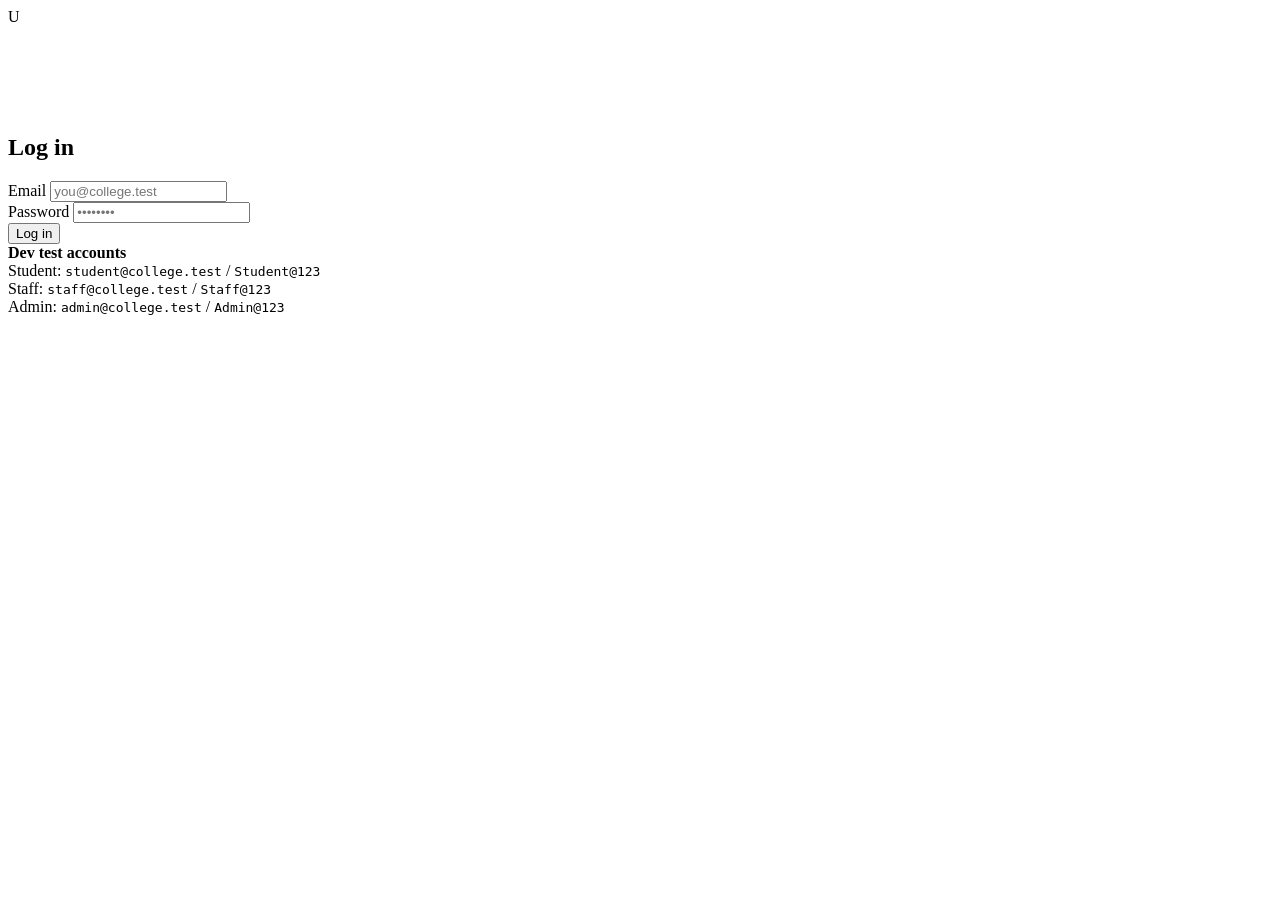
==== Pages/index.html @ 7f89821b "Add index.html file in my project" ====
<!DOCTYPE html>
<html lang="en">
<head>
<meta charset="UTF-8">
<meta name="viewport" content="width=device-width, initial-scale=1.0">
<title>Login · College Uniform Portal</title>
</head>
<body>

<div class="login-card">
    <div class="login-brand">
        <div class="brand-badge">U</div>
        <h1 style="color:#fff; margin-bottom:0;">Uniform Portal</h1>
        <p style="color:rgba(255,255,255,0.85); font-size:0.85rem;">College Uniform Management System</p>
    </div>

    <div class="card">
        <h2>Log in</h2>
        <div id="errorBox" class="form-error hidden"></div>

        <form id="loginForm">
            <div class="form-group">
                <label for="email">Email</label>
                <input type="email" id="email" required autocomplete="username" placeholder="you@college.test">
            </div>
            <div class="form-group">
                <label for="password">Password</label>
                <input type="password" id="password" required autocomplete="current-password" placeholder="••••••••">
            </div>
            <button type="submit" class="btn btn-primary btn-block" id="loginBtn">Log in</button>
        </form>

        <div class="demo-accounts">
            <strong>Dev test accounts</strong><br>
            Student: <code>student@college.test</code> / <code>Student@123</code><br>
            Staff: <code>staff@college.test</code> / <code>Staff@123</code><br>
            Admin: <code>admin@college.test</code> / <code>Admin@123</code>
        </div>
    </div>
</div>
</body>
</html>
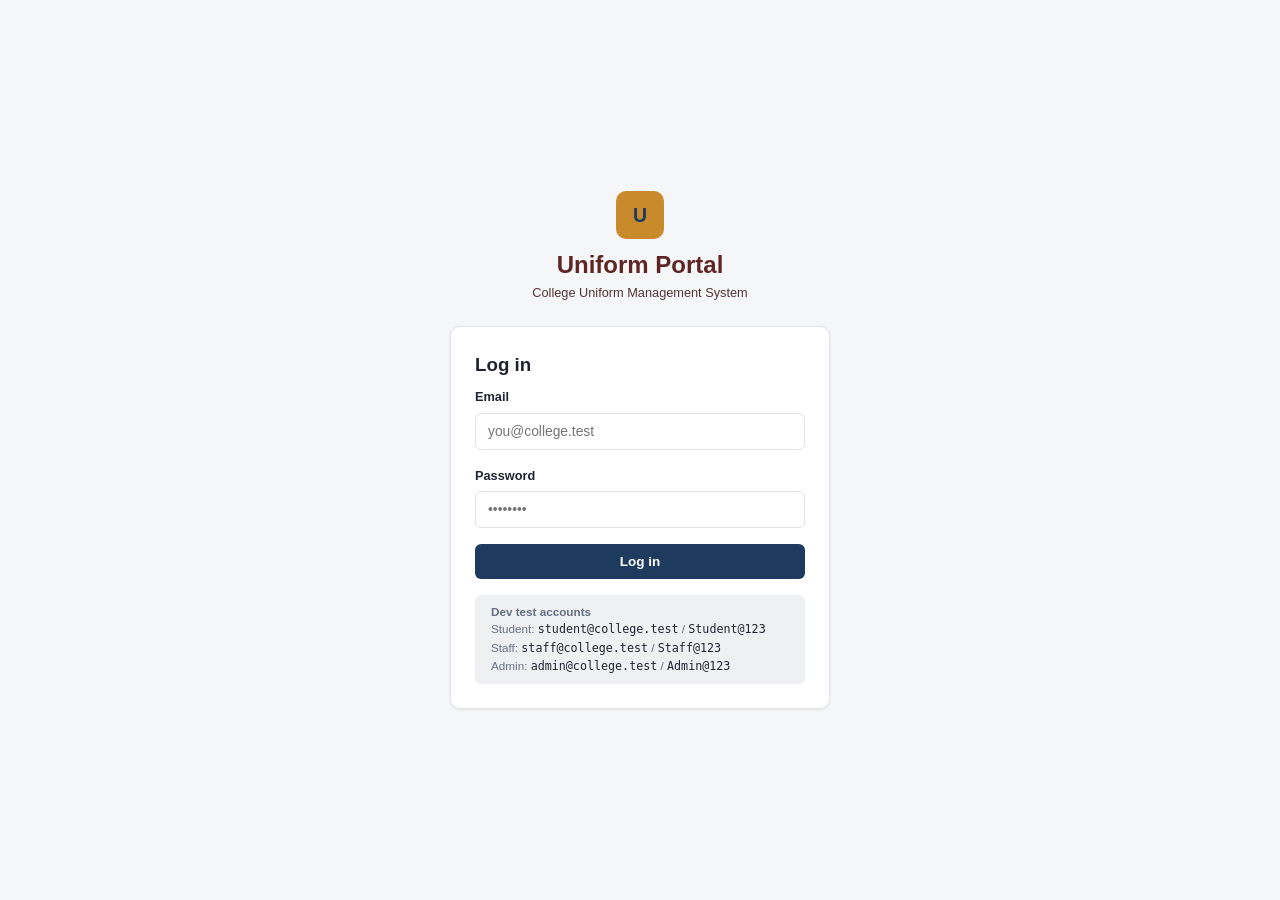
==== commit bb2e2846: "Changing Text color" ====
--- a/Pages/index.html
+++ b/Pages/index.html
@@ -4,15 +4,19 @@
 <meta charset="UTF-8">
 <meta name="viewport" content="width=device-width, initial-scale=1.0">
 <title>Login · College Uniform Portal</title>
+<link rel="stylesheet" href="../CSS/index.css">
+<link rel="stylesheet" href="../CSS/base.css">
+<link rel="stylesheet" href="../CSS/Components.css">
 </head>
 <body>
 
 <div class="login-card">
     <div class="login-brand">
         <div class="brand-badge">U</div>
-        <h1 style="color:#fff; margin-bottom:0;">Uniform Portal</h1>
-        <p style="color:rgba(255,255,255,0.85); font-size:0.85rem;">College Uniform Management System</p>
+        <h1 style="color:#5f2525; margin-bottom:0;">Uniform Portal</h1>
+        <p style="color:rgba(54, 18, 18, 0.85); font-size:0.85rem;">College Uniform Management System</p>
     </div>
+    
 
     <div class="card">
         <h2>Log in</h2>
--- a/CSS/index.css
+++ b/CSS/index.css
@@ -0,0 +1,35 @@
+   body {
+        min-height: 100vh;
+        display: flex;
+        align-items: center;
+        justify-content: center;
+        background: linear-gradient(160deg, var(--color-primary) 0%, var(--color-primary) 45%, var(--color-bg) 45%);
+    }
+    .login-card {
+        width: 100%;
+        max-width: 380px;
+        margin: var(--space-4);
+    }
+    .login-brand {
+        text-align: center;
+        color: #fff;
+        margin-bottom: var(--space-4);
+    }
+    .login-brand .brand-badge {
+        width: 48px; height: 48px;
+        border-radius: var(--radius-md);
+        background: var(--color-accent);
+        color: var(--color-primary);
+        display: flex; align-items: center; justify-content: center;
+        font-weight: 700; font-size: 1.3rem;
+        margin: 0 auto var(--space-2) auto;
+    }
+    .demo-accounts {
+        margin-top: var(--space-3);
+        font-size: 0.78rem;
+        color: var(--color-text-muted);
+        background: var(--color-neutral-bg);
+        border-radius: var(--radius-sm);
+        padding: var(--space-2) var(--space-3);
+    }
+    .demo-accounts code { color: var(--color-text); }
--- a/CSS/base.css
+++ b/CSS/base.css
@@ -0,0 +1,56 @@
+/* ---------- Design tokens ---------- */
+:root {
+    --color-primary: #1e3a5f;      /* deep navy - college/admin feel, not flashy */
+    --color-primary-light: #2f5a8f;
+    --color-accent: #c98a2c;        /* warm gold accent, used sparingly */
+    --color-bg: #f5f6f8;
+    --color-surface: #ffffff;
+    --color-border: #e1e4e8;
+    --color-text: #1f2430;
+    --color-text-muted: #667085;
+
+    --color-success: #1b7f4c;
+    --color-success-bg: #e6f4ec;
+    --color-warning: #b7791f;
+    --color-warning-bg: #fdf3e2;
+    --color-danger: #c0392b;
+    --color-danger-bg: #fbe9e7;
+    --color-info: #2364aa;
+    --color-info-bg: #e7f0fa;
+    --color-neutral-bg: #eef0f2;
+
+    --radius-sm: 6px;
+    --radius-md: 10px;
+    --space-1: 4px;
+    --space-2: 8px;
+    --space-3: 16px;
+    --space-4: 24px;
+    --space-5: 32px;
+
+    --font-main: -apple-system, "Segoe UI", Roboto, Arial, sans-serif;
+    --shadow-card: 0 1px 3px rgba(20, 20, 40, 0.08);
+}
+
+* { box-sizing: border-box; }
+
+html, body {
+    margin: 0;
+    padding: 0;
+    font-family: var(--font-main);
+    background: var(--color-bg);
+    color: var(--color-text);
+    font-size: 15px;
+    line-height: 1.5;
+}
+
+h1, h2, h3, h4 { margin: 0 0 var(--space-2) 0; font-weight: 600; }
+h1 { font-size: 1.6rem; }
+h2 { font-size: 1.25rem; }
+h3 { font-size: 1.05rem; }
+p { margin: 0 0 var(--space-2) 0; }
+
+a { color: var(--color-primary-light); text-decoration: none; }
+a:hover { text-decoration: underline; }
+
+.text-muted { color: var(--color-text-muted); }
+.hidden { display: none !important; }
--- a/CSS/Components.css
+++ b/CSS/Components.css
@@ -0,0 +1,180 @@
+/* ---------- Buttons ---------- */
+.btn {
+    display: inline-flex;
+    align-items: center;
+    justify-content: center;
+    gap: 6px;
+    border: none;
+    border-radius: var(--radius-sm);
+    padding: 10px 18px;
+    font-size: 0.9rem;
+    font-weight: 600;
+    cursor: pointer;
+    transition: background 0.15s ease;
+}
+.btn-primary { background: var(--color-primary); color: #fff; }
+.btn-primary:hover { background: var(--color-primary-light); }
+.btn-secondary { background: var(--color-neutral-bg); color: var(--color-text); }
+.btn-secondary:hover { background: #e2e5e9; }
+.btn-danger { background: var(--color-danger-bg); color: var(--color-danger); }
+.btn-danger:hover { background: #f6d8d3; }
+.btn-success { background: var(--color-success-bg); color: var(--color-success); }
+.btn-success:hover { background: #d6efe0; }
+.btn:disabled { opacity: 0.55; cursor: not-allowed; }
+.btn-sm { padding: 6px 12px; font-size: 0.8rem; }
+.btn-block { width: 100%; }
+
+/* ---------- Cards ---------- */
+.card {
+    background: var(--color-surface);
+    border: 1px solid var(--color-border);
+    border-radius: var(--radius-md);
+    padding: var(--space-4);
+    box-shadow: var(--shadow-card);
+}
+.stat-card {
+    background: var(--color-surface);
+    border: 1px solid var(--color-border);
+    border-radius: var(--radius-md);
+    padding: var(--space-3);
+    text-align: left;
+}
+.stat-card .stat-value { font-size: 1.7rem; font-weight: 700; color: var(--color-primary); }
+.stat-card .stat-label { font-size: 0.8rem; color: var(--color-text-muted); margin-top: 2px; }
+.stat-card.is-warning .stat-value { color: var(--color-warning); }
+.stat-card.is-danger .stat-value { color: var(--color-danger); }
+
+/* ---------- Status badges ---------- */
+.badge {
+    display: inline-block;
+    padding: 3px 10px;
+    border-radius: 999px;
+    font-size: 0.75rem;
+    font-weight: 600;
+    white-space: nowrap;
+}
+.badge-neutral { background: var(--color-neutral-bg); color: var(--color-text-muted); }
+.badge-info { background: var(--color-info-bg); color: var(--color-info); }
+.badge-warning { background: var(--color-warning-bg); color: var(--color-warning); }
+.badge-success { background: var(--color-success-bg); color: var(--color-success); }
+.badge-danger { background: var(--color-danger-bg); color: var(--color-danger); }
+
+/* ---------- Forms ---------- */
+.form-group { margin-bottom: var(--space-3); }
+.form-group label {
+    display: block;
+    font-size: 0.85rem;
+    font-weight: 600;
+    margin-bottom: 6px;
+    color: var(--color-text);
+}
+.form-group .hint { font-size: 0.78rem; color: var(--color-text-muted); margin-top: 4px; }
+input[type="text"], input[type="email"], input[type="password"],
+input[type="number"], input[type="date"], select, textarea {
+    width: 100%;
+    padding: 10px 12px;
+    border: 1px solid var(--color-border);
+    border-radius: var(--radius-sm);
+    font-size: 0.92rem;
+    font-family: inherit;
+    background: #fff;
+    color: var(--color-text);
+}
+input:focus, select:focus, textarea:focus {
+    outline: none;
+    border-color: var(--color-primary-light);
+    box-shadow: 0 0 0 3px rgba(47, 90, 143, 0.15);
+}
+.form-error {
+    background: var(--color-danger-bg);
+    color: var(--color-danger);
+    padding: 10px 14px;
+    border-radius: var(--radius-sm);
+    font-size: 0.85rem;
+    margin-bottom: var(--space-3);
+}
+.radio-toggle { display: flex; gap: var(--space-2); margin-bottom: var(--space-3); }
+.radio-toggle label {
+    flex: 1;
+    text-align: center;
+    padding: 10px;
+    border: 1px solid var(--color-border);
+    border-radius: var(--radius-sm);
+    cursor: pointer;
+    font-size: 0.88rem;
+    font-weight: 600;
+    color: var(--color-text-muted);
+}
+.radio-toggle input { display: none; }
+.radio-toggle input:checked + span { color: var(--color-primary); }
+.radio-toggle label:has(input:checked) {
+    border-color: var(--color-primary);
+    background: var(--color-info-bg);
+    color: var(--color-primary);
+}
+
+/* ---------- Tables ---------- */
+table.data-table {
+    width: 100%;
+    border-collapse: collapse;
+    background: var(--color-surface);
+    min-width: 720px;
+}
+table.data-table th, table.data-table td {
+    text-align: left;
+    padding: 10px 12px;
+    border-bottom: 1px solid var(--color-border);
+    font-size: 0.87rem;
+}
+table.data-table th {
+    color: var(--color-text-muted);
+    font-weight: 600;
+    font-size: 0.78rem;
+    text-transform: uppercase;
+    letter-spacing: 0.03em;
+    background: #fafbfc;
+}
+table.data-table tr:hover td { background: #fafbfc; }
+.empty-state { text-align: center; padding: var(--space-5); color: var(--color-text-muted); }
+
+/* ---------- Timeline (status history) ---------- */
+.timeline { list-style: none; padding: 0; margin: 0; }
+.timeline li {
+    position: relative;
+    padding-left: 22px;
+    padding-bottom: var(--space-3);
+    border-left: 2px solid var(--color-border);
+    margin-left: 6px;
+}
+.timeline li:last-child { border-left-color: transparent; padding-bottom: 0; }
+.timeline li::before {
+    content: "";
+    position: absolute;
+    left: -7px; top: 2px;
+    width: 12px; height: 12px;
+    border-radius: 50%;
+    background: var(--color-primary);
+    border: 2px solid #fff;
+}
+.timeline .t-status { font-weight: 600; font-size: 0.88rem; }
+.timeline .t-meta { font-size: 0.78rem; color: var(--color-text-muted); }
+.timeline .t-remark { font-size: 0.85rem; margin-top: 4px; color: var(--color-text); }
+
+/* ---------- Toast ---------- */
+#toast-container {
+    position: fixed;
+    top: 16px; right: 16px;
+    display: flex; flex-direction: column; gap: 8px;
+    z-index: 999;
+}
+.toast {
+    background: var(--color-text);
+    color: #fff;
+    padding: 10px 16px;
+    border-radius: var(--radius-sm);
+    font-size: 0.85rem;
+    box-shadow: var(--shadow-card);
+    max-width: 320px;
+}
+.toast.toast-error { background: var(--color-danger); }
+.toast.toast-success { background: var(--color-success); }
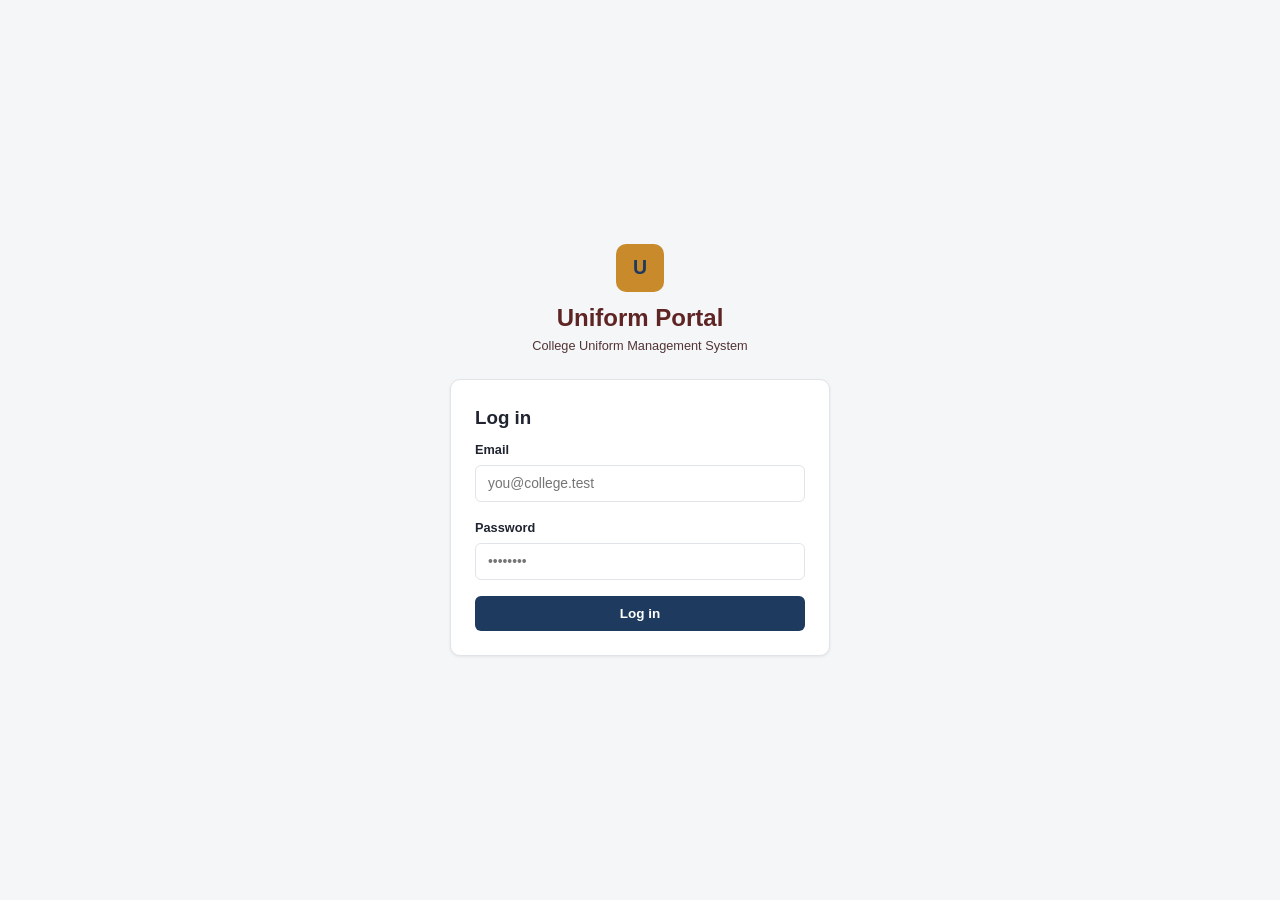
==== commit bba19e73: "just fixing line" ====
--- a/Pages/index.html
+++ b/Pages/index.html
@@ -34,11 +34,11 @@
             <button type="submit" class="btn btn-primary btn-block" id="loginBtn">Log in</button>
         </form>
 
-        <div class="demo-accounts">
-            <strong>Dev test accounts</strong><br>
+        <!-- <div class="demo-accounts"> -->
+            <!-- <strong>Dev test accounts</strong><br>
             Student: <code>student@college.test</code> / <code>Student@123</code><br>
             Staff: <code>staff@college.test</code> / <code>Staff@123</code><br>
-            Admin: <code>admin@college.test</code> / <code>Admin@123</code>
+            Admin: <code>admin@college.test</code> / <code>Admin@123</code> -->
         </div>
     </div>
 </div>
